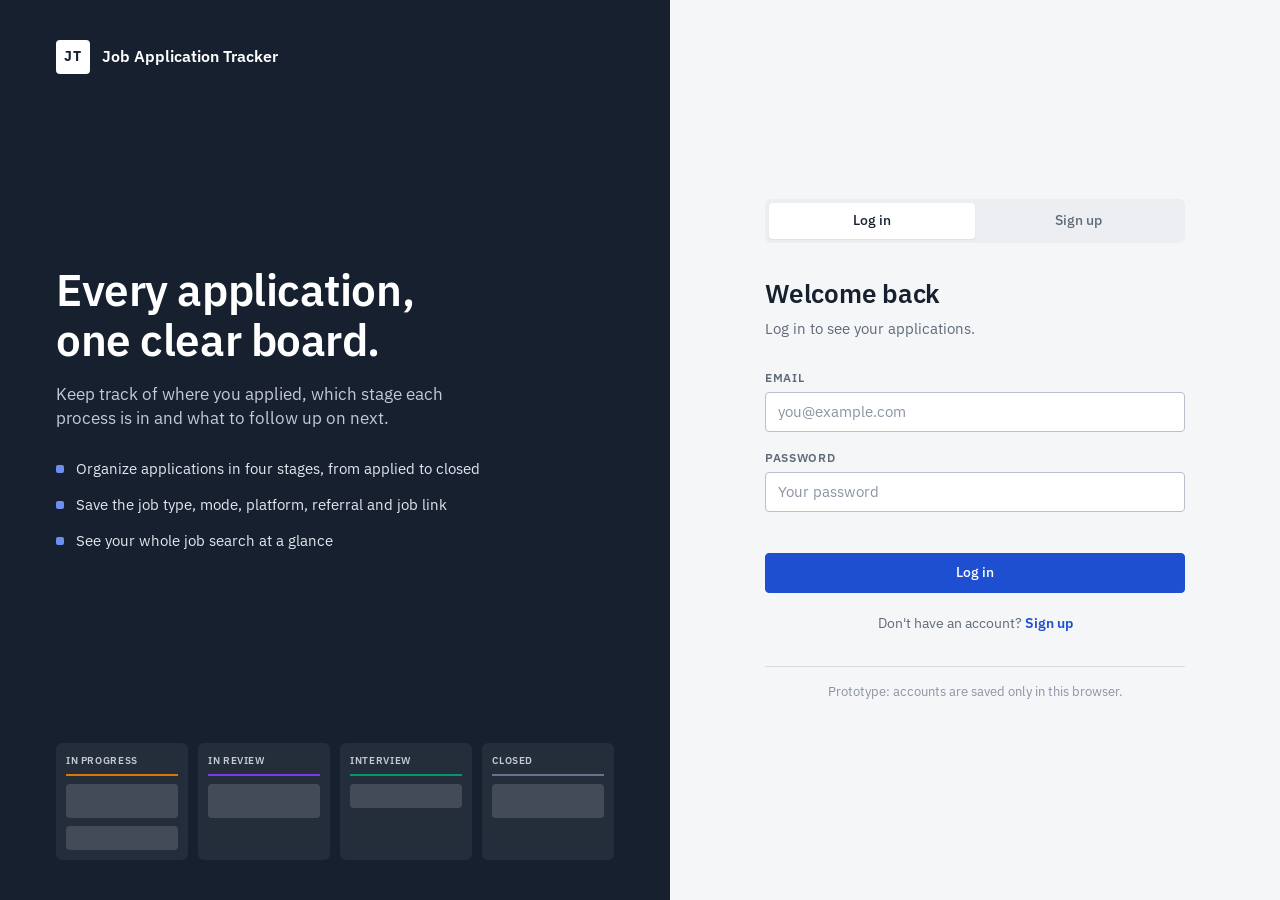
==== dashboard.html @ 7d0f80cf "Add start screen with log in / sign up and job link field - New start screen (index.html) with Log i" ====
<!DOCTYPE html>
<html lang="en">
<head>
  <meta charset="UTF-8">
  <meta name="viewport" content="width=device-width, initial-scale=1.0">
  <title>Dashboard · Job Application Tracker</title>
  <link rel="preconnect" href="https://fonts.googleapis.com">
  <link rel="preconnect" href="https://fonts.gstatic.com" crossorigin>
  <link href="https://fonts.googleapis.com/css2?family=IBM+Plex+Sans:wght@400;500;600;700&display=swap" rel="stylesheet">
  <link rel="stylesheet" href="styles.css">
</head>
<body>
  <header class="topbar">
    <div class="brand">
      <span class="logo">JT</span>
      <h1>Job Application Tracker</h1>
    </div>
    <div class="topbar-actions">
      <button id="new-app-btn" class="btn btn-primary">+ New Application</button>
      <div class="user-menu">
        <span id="user-avatar" class="avatar" aria-hidden="true"></span>
        <span id="user-name" class="user-name"></span>
        <button id="logout-btn" class="btn btn-ghost">Log out</button>
      </div>
    </div>
  </header>

  <main class="board">
    <section class="column" data-status="in-progress">
      <div class="column-header">
        <span class="dot dot-progress"></span>
        <h2>In Progress</h2>
        <span class="count">0</span>
      </div>
      <div class="card-list"></div>
    </section>

    <section class="column" data-status="in-review">
      <div class="column-header">
        <span class="dot dot-review"></span>
        <h2>In Review</h2>
        <span class="count">0</span>
      </div>
      <div class="card-list"></div>
    </section>

    <section class="column" data-status="interview">
      <div class="column-header">
        <span class="dot dot-interview"></span>
        <h2>Interview</h2>
        <span class="count">0</span>
      </div>
      <div class="card-list"></div>
    </section>

    <section class="column" data-status="closed">
      <div class="column-header">
        <span class="dot dot-closed"></span>
        <h2>Closed</h2>
        <span class="count">0</span>
      </div>
      <div class="card-list"></div>
    </section>
  </main>

  <!-- New application modal -->
  <dialog id="app-dialog">
    <form id="app-form" method="dialog">
      <h3>New Application</h3>

      <label>Job position
        <input name="position" required placeholder="e.g. Frontend Developer">
      </label>
      <label>Company
        <input name="company" required placeholder="e.g. Acme Corp">
      </label>
      <label><span>Job link <span class="optional">(optional)</span></span>
        <input name="link" type="url" placeholder="https://www.linkedin.com/jobs/view/...">
      </label>
      <div class="row">
        <label>Job type
          <select name="jobType" required>
            <option value="" selected>-</option>
            <option value="Full-time">Full-time</option>
            <option value="Part-time">Part-time</option>
            <option value="Internship">Internship</option>
          </select>
        </label>
        <label>Job mode
          <select name="jobMode" required>
            <option value="" selected>-</option>
            <option value="Hybrid">Hybrid</option>
            <option value="Remote">Remote</option>
            <option value="On-site">On-site</option>
          </select>
        </label>
      </div>
      <div class="row">
        <label>Application date
          <input name="date" type="date" required>
        </label>
        <label>Referral
          <select name="referral" required>
            <option value="" selected>-</option>
            <option value="no">No</option>
            <option value="yes">Yes</option>
          </select>
        </label>
      </div>
      <div class="row">
        <label>Applied via
          <span class="select-icon">
            <span id="source-preview" class="source-icon"></span>
            <select name="source" required>
            <option value="" selected>-</option>
            <option value="LinkedIn">LinkedIn</option>
            <option value="Indeed">Indeed</option>
            <option value="Handshake">Handshake</option>
            <option value="Glassdoor">Glassdoor</option>
            <option value="Company website">Company website</option>
            <option value="Email">Email</option>
            <option value="Career fair">Career fair</option>
            <option value="Other">Other</option>
            </select>
          </span>
        </label>
        <label>Status
          <select name="status" required>
            <option value="" selected>-</option>
            <option value="in-progress">In Progress</option>
            <option value="in-review">In Review</option>
            <option value="interview">Interview</option>
            <option value="closed">Closed</option>
          </select>
        </label>
      </div>
      <div class="actions">
        <button type="button" id="cancel-btn" class="btn">Cancel</button>
        <button type="submit" class="btn btn-primary">Save</button>
      </div>
    </form>
  </dialog>

  <!-- Application details modal -->
  <dialog id="details-dialog">
    <form id="details-form" method="dialog">
      <h3 id="details-position"></h3>
      <p id="details-company" class="details-company"></p>

      <dl class="details-list">
        <dt>Job type</dt><dd id="details-jobType"></dd>
        <dt>Job mode</dt><dd id="details-jobMode"></dd>
        <dt>Application date</dt><dd id="details-date"></dd>
        <dt>Referral</dt><dd id="details-referral"></dd>
        <dt>Applied via</dt><dd id="details-source"></dd>
        <dt>Job link</dt><dd id="details-link"></dd>
      </dl>

      <label>Status
        <select name="status" required>
          <option value="in-progress">In Progress</option>
          <option value="in-review">In Review</option>
          <option value="interview">Interview</option>
          <option value="closed">Closed</option>
        </select>
      </label>

      <div class="actions">
        <button type="button" id="delete-btn" class="btn btn-danger">Delete</button>
        <span class="spacer"></span>
        <button type="button" id="details-close-btn" class="btn">Close</button>
        <button type="submit" class="btn btn-primary">Save</button>
      </div>
    </form>
  </dialog>

  <script src="auth.js"></script>
  <script src="app.js"></script>
</body>
</html>
---- styles.css ----
:root {
  --bg: #f5f6f8;
  --surface: #ffffff;
  --column: #eceef2;
  --text: #16202e;
  --muted: #5f6b7a;
  --subtle: #8a94a3;
  --border: #d8dce3;
  --border-strong: #b9c0cb;
  --primary: #1f4fd1;
  --primary-hover: #183fa8;
  --primary-soft: #e8eefc;
  --progress: #d97706;
  --review: #7c3aed;
  --interview: #059669;
  --closed: #64748b;
  --danger: #c62828;
  --radius: 6px;
  --radius-sm: 4px;
  --field-height: 40px;
  --shadow-sm: 0 1px 2px rgb(16 24 40 / 0.06);
  --shadow-md: 0 6px 16px rgb(16 24 40 / 0.10);
  --font: "IBM Plex Sans", "Segoe UI", Roboto, Helvetica, Arial, sans-serif;
}

* { box-sizing: border-box; }
[hidden] { display: none !important; }

body {
  margin: 0;
  font-family: var(--font);
  font-size: 15px;
  line-height: 1.45;
  background: var(--bg);
  color: var(--text);
  -webkit-font-smoothing: antialiased;
}

h1, h2, h3 { letter-spacing: -0.01em; }

/* ---------- Top bar ---------- */
.topbar {
  display: flex;
  align-items: center;
  justify-content: space-between;
  gap: 16px;
  padding: 14px 24px;
  background: var(--surface);
  border-bottom: 1px solid var(--border);
}
.brand { display: flex; align-items: center; gap: 12px; }
.brand h1 { font-size: 1.2rem; font-weight: 600; margin: 0; }
.logo {
  display: grid; place-items: center;
  width: 34px; height: 34px;
  border-radius: var(--radius-sm);
  background: var(--text); color: #fff;
  font-weight: 700; font-size: 0.85rem; letter-spacing: 0.04em;
}

.topbar-actions { display: flex; align-items: center; gap: 20px; }
.user-menu {
  display: flex; align-items: center; gap: 10px;
  padding-left: 20px; border-left: 1px solid var(--border);
}
.avatar {
  display: grid; place-items: center;
  width: 32px; height: 32px; border-radius: 50%;
  background: var(--primary-soft); color: var(--primary);
  font-size: 0.78rem; font-weight: 600;
}
.user-name { font-size: 0.9rem; font-weight: 500; }

/* ---------- Buttons ---------- */
.btn {
  display: inline-flex; align-items: center; justify-content: center;
  height: var(--field-height);
  padding: 0 18px;
  border: 1px solid var(--border-strong);
  border-radius: var(--radius-sm);
  background: var(--surface);
  color: var(--text);
  font: inherit; font-size: 0.9rem; font-weight: 500;
  cursor: pointer;
  transition: background 0.15s, border-color 0.15s;
}
.btn:hover { background: var(--bg); }
.btn-primary { background: var(--primary); border-color: var(--primary); color: #fff; }
.btn-primary:hover { background: var(--primary-hover); border-color: var(--primary-hover); }
.btn-ghost { border-color: transparent; color: var(--muted); padding: 0 10px; }
.btn-ghost:hover { color: var(--text); }
.btn-block { width: 100%; }
.btn-danger { color: var(--danger); border-color: #efc4c4; }
.btn-danger:hover { background: #fdf2f2; }

/* ---------- Board ---------- */
.board {
  display: grid;
  grid-template-columns: repeat(4, minmax(250px, 1fr));
  gap: 20px;
  padding: 24px;
  overflow-x: auto;
}
.column {
  background: var(--column);
  border-radius: var(--radius);
  padding: 14px;
  min-height: 70vh;
  display: flex; flex-direction: column;
}

.column-header {
  display: flex; align-items: center; gap: 10px;
  padding: 2px 2px 14px;
  margin-bottom: 14px;
  border-bottom: 2px solid var(--border);
}
.column[data-status="in-progress"] .column-header { border-bottom-color: var(--progress); }
.column[data-status="in-review"]   .column-header { border-bottom-color: var(--review); }
.column[data-status="interview"]   .column-header { border-bottom-color: var(--interview); }
.column[data-status="closed"]      .column-header { border-bottom-color: var(--closed); }
.column-header h2 {
  flex: 1; margin: 0;
  font-size: 0.8rem; font-weight: 600;
  text-transform: uppercase; letter-spacing: 0.08em;
}
.count {
  min-width: 26px; text-align: center;
  background: var(--surface);
  border-radius: var(--radius-sm);
  padding: 1px 8px;
  font-size: 0.8rem; color: var(--muted); font-weight: 600;
}
.dot { width: 8px; height: 8px; border-radius: 2px; }
.dot-progress  { background: var(--progress); }
.dot-review    { background: var(--review); }
.dot-interview { background: var(--interview); }
.dot-closed    { background: var(--closed); }

.card-list { display: flex; flex-direction: column; gap: 12px; flex: 1; }
.empty { color: var(--subtle); font-size: 0.85rem; text-align: center; padding: 20px 0; margin: 0; }

/* ---------- Cards ---------- */
.card {
  position: relative;
  display: flex; flex-direction: column;
  background: var(--surface);
  border: 1px solid var(--border);
  border-left: 4px solid var(--accent, var(--border));
  border-radius: var(--radius);
  padding: 14px 16px;
  cursor: pointer;
  box-shadow: var(--shadow-sm);
  transition: box-shadow 0.15s, transform 0.15s;
}
.card.status-in-progress { --accent: var(--progress); }
.card.status-in-review   { --accent: var(--review); }
.card.status-interview   { --accent: var(--interview); }
.card.status-closed      { --accent: var(--closed); }
.card:hover { box-shadow: var(--shadow-md); transform: translateY(-1px); }
.card:focus-visible { outline: 2px solid var(--primary); outline-offset: 2px; }

.card h3 { font-size: 1.1rem; font-weight: 600; line-height: 1.3; margin: 0; }
.card .company { color: var(--muted); font-size: 0.9rem; margin: 2px 0 0; }
.card .tags { display: flex; flex-wrap: wrap; gap: 6px; margin-top: 12px; }
.tag {
  display: inline-flex; align-items: center; gap: 5px;
  height: 24px; padding: 0 8px;
  background: var(--bg); border: 1px solid var(--border);
  border-radius: var(--radius-sm);
  font-size: 0.75rem; font-weight: 500; color: var(--muted);
  white-space: nowrap;
}
.tag-referral { background: #ecfdf5; border-color: #b7e4cf; color: #047857; }
.card .meta {
  margin-top: 12px; padding-top: 10px;
  border-top: 1px solid #edf0f3;
  font-size: 0.78rem; color: var(--subtle);
}

/* ---------- "Applied via" icons ---------- */
.source-icon { display: inline-flex; width: 16px; height: 16px; flex-shrink: 0; color: var(--muted); text-transform: none; letter-spacing: normal; }
.source-icon svg { width: 100%; height: 100%; }
.tag .source-icon { width: 14px; height: 14px; }

/* ---------- Modals ---------- */
dialog {
  border: 1px solid var(--border);
  border-radius: var(--radius);
  padding: 28px;
  width: min(480px, calc(100vw - 32px));
  color: var(--text);
  box-shadow: 0 20px 48px rgb(16 24 40 / 0.22);
}
dialog::backdrop { background: rgb(16 24 40 / 0.45); }
dialog h3 { margin: 0 0 20px; font-size: 1.3rem; font-weight: 600; }

/* Form fields */
form label {
  display: flex; flex-direction: column; gap: 6px;
  margin-bottom: 16px;
  font-size: 0.78rem; font-weight: 600;
  color: var(--muted);
  text-transform: uppercase; letter-spacing: 0.05em;
}
form input, form select, form textarea {
  width: 100%;
  height: var(--field-height);
  padding: 0 12px;
  border: 1px solid var(--border-strong);
  border-radius: var(--radius-sm);
  background: var(--surface);
  color: var(--text);
  font: inherit; font-size: 0.92rem; font-weight: 400;
  text-transform: none; letter-spacing: normal;
  transition: border-color 0.15s, box-shadow 0.15s;
}
form input:focus, form select:focus, form textarea:focus {
  outline: none;
  border-color: var(--primary);
  box-shadow: 0 0 0 3px var(--primary-soft);
}
form input::placeholder { color: var(--subtle); }
.optional { text-transform: none; letter-spacing: normal; font-weight: 400; color: var(--subtle); }

/* Custom dropdown arrow (the native one gets cut off) */
form select {
  appearance: none;
  -webkit-appearance: none;
  padding-right: 38px;
  background-image: url("data:image/svg+xml,%3Csvg xmlns='http://www.w3.org/2000/svg' viewBox='0 0 24 24' fill='none' stroke='%235f6b7a' stroke-width='2' stroke-linecap='round' stroke-linejoin='round'%3E%3Cpath d='m6 9 6 6 6-6'/%3E%3C/svg%3E");
  background-repeat: no-repeat;
  background-position: right 12px center;
  background-size: 16px;
  cursor: pointer;
}

/* Dropdown with the "Applied via" icon inside */
.select-icon { position: relative; display: flex; align-items: center; }
.select-icon .source-icon { position: absolute; left: 12px; pointer-events: none; }
.select-icon .source-icon:not(:empty) ~ select { padding-left: 38px; }

form .row { display: grid; grid-template-columns: 1fr 1fr; gap: 16px; }
form .actions {
  display: flex; justify-content: flex-end; align-items: center; gap: 10px;
  margin-top: 8px; padding-top: 20px;
  border-top: 1px solid var(--border);
}
form .actions .spacer { flex: 1; }

/* Details modal */
#details-dialog h3 { font-size: 1.6rem; line-height: 1.2; margin-bottom: 4px; }
.details-company { color: var(--muted); font-size: 1rem; margin: 0 0 20px; }
.details-list {
  display: grid; grid-template-columns: 180px 1fr;
  margin: 0 0 20px;
  border: 1px solid var(--border);
  border-radius: var(--radius);
  font-size: 0.92rem;
}
.details-list dt, .details-list dd {
  display: flex; align-items: center;
  min-height: 42px; padding: 0 14px;
  border-bottom: 1px solid var(--border);
}
.details-list dt:last-of-type, .details-list dd:last-of-type { border-bottom: none; }
.details-list dt {
  background: var(--bg);
  color: var(--muted); font-size: 0.78rem; font-weight: 600;
  text-transform: uppercase; letter-spacing: 0.05em;
  white-space: nowrap;
}
.details-list dd { margin: 0; gap: 8px; min-width: 0; }
.job-link { color: var(--primary); font-weight: 500; text-decoration: none; }
.job-link:hover { text-decoration: underline; }
.muted { color: var(--subtle); }

/* ---------- Start screen (log in / sign up) ---------- */
.auth-page {
  display: grid;
  grid-template-columns: minmax(0, 1.1fr) minmax(0, 1fr);
  min-height: 100vh;
}
.auth-hero {
  display: flex; flex-direction: column; justify-content: space-between; gap: 40px;
  padding: 40px 56px;
  background: var(--text); color: #fff;
}
.auth-hero .brand { gap: 12px; }
.logo-light { background: #fff; color: var(--text); }
.brand-name { font-weight: 600; font-size: 1rem; }
.hero-copy h1 { font-size: clamp(2rem, 3.4vw, 2.8rem); line-height: 1.15; font-weight: 600; margin: 0 0 16px; }
.hero-copy p { color: #c3cad5; font-size: 1.05rem; max-width: 440px; margin: 0 0 28px; }
.hero-points { list-style: none; padding: 0; margin: 0; display: grid; gap: 14px; }
.hero-points li { display: flex; align-items: center; gap: 12px; color: #e3e7ee; }
.point-mark { width: 8px; height: 8px; border-radius: 2px; background: #6d8ff0; flex-shrink: 0; }

.hero-preview { display: grid; grid-template-columns: repeat(4, 1fr); gap: 10px; }
.preview-col {
  display: flex; flex-direction: column; gap: 8px;
  padding: 10px; border-radius: var(--radius);
  background: rgb(255 255 255 / 0.06);
}
.preview-head {
  font-size: 0.65rem; font-weight: 600; text-transform: uppercase; letter-spacing: 0.06em;
  color: #c3cad5; padding-bottom: 6px; border-bottom: 2px solid var(--c);
  white-space: nowrap; overflow: hidden; text-overflow: ellipsis;
}
.preview-card { height: 34px; border-radius: var(--radius-sm); background: rgb(255 255 255 / 0.14); }
.preview-card.short { height: 24px; }

.auth-main { display: grid; place-items: center; padding: 40px 24px; }
.auth-card { width: min(420px, 100%); }
.auth-tabs {
  display: grid; grid-template-columns: 1fr 1fr;
  padding: 4px; margin-bottom: 32px;
  background: var(--column); border-radius: var(--radius);
}
.auth-tab {
  height: 36px; border: none; border-radius: var(--radius-sm);
  background: transparent; color: var(--muted);
  font: inherit; font-size: 0.9rem; font-weight: 500; cursor: pointer;
}
.auth-tab.active { background: var(--surface); color: var(--text); box-shadow: var(--shadow-sm); }
.auth-form h2 { font-size: 1.6rem; font-weight: 600; margin: 0 0 6px; }
.auth-subtitle { color: var(--muted); margin: 0 0 28px; }
.form-error { min-height: 1.2em; margin: -4px 0 12px; color: var(--danger); font-size: 0.88rem; }
.auth-switch { text-align: center; color: var(--muted); font-size: 0.9rem; margin: 20px 0 0; }
.link-btn {
  border: none; background: none; padding: 0;
  color: var(--primary); font: inherit; font-weight: 600; cursor: pointer;
}
.link-btn:hover { text-decoration: underline; }
.auth-note {
  margin: 32px 0 0; padding-top: 16px; border-top: 1px solid var(--border);
  text-align: center; font-size: 0.8rem; color: var(--subtle);
}

/* ---------- Phone ---------- */
@media (max-width: 700px) {
  .topbar { padding: 12px 16px; }
  .brand h1 { font-size: 1rem; }
  .btn { padding: 0 14px; }
  .board { grid-template-columns: 1fr; padding: 16px; }
  .column { min-height: auto; }
  dialog { padding: 20px; }
  form .row { grid-template-columns: 1fr; gap: 0; }
  .details-list { grid-template-columns: 1fr; }
  .details-list dt { min-height: 30px; border-bottom: none; }
  .user-name, .user-menu .avatar { display: none; }
  .user-menu { padding-left: 0; border-left: none; }
  .topbar-actions { gap: 8px; }
  .auth-page { grid-template-columns: 1fr; }
  .auth-hero { padding: 28px 16px; gap: 24px; }
  .hero-points, .hero-preview { display: none; }
  .auth-main { padding: 32px 16px; place-items: start center; }
}
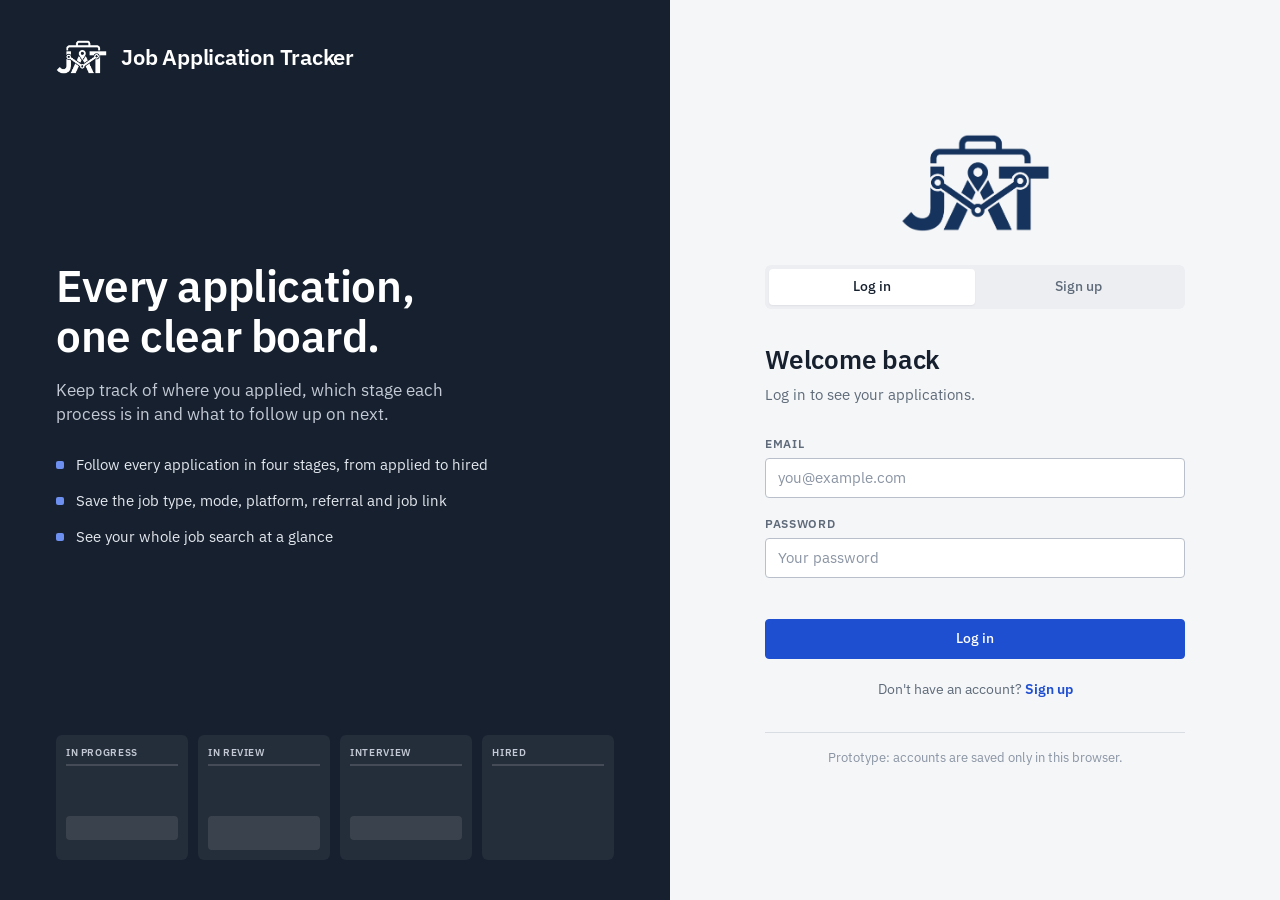
==== commit 102c9c35: "Rename Closed to Hired and add stage progression animations - Last stage is now Hired (green); Inter" ====
--- a/dashboard.html
+++ b/dashboard.html
@@ -26,7 +26,7 @@
   </header>
 
   <main class="board">
-    <section class="column" data-status="in-progress">
+    <section class="column" data-status="in-progress" style="--i: 0">
       <div class="column-header">
         <span class="dot dot-progress"></span>
         <h2>In Progress</h2>
@@ -35,7 +35,7 @@
       <div class="card-list"></div>
     </section>
 
-    <section class="column" data-status="in-review">
+    <section class="column" data-status="in-review" style="--i: 1">
       <div class="column-header">
         <span class="dot dot-review"></span>
         <h2>In Review</h2>
@@ -44,7 +44,7 @@
       <div class="card-list"></div>
     </section>
 
-    <section class="column" data-status="interview">
+    <section class="column" data-status="interview" style="--i: 2">
       <div class="column-header">
         <span class="dot dot-interview"></span>
         <h2>Interview</h2>
@@ -53,10 +53,10 @@
       <div class="card-list"></div>
     </section>
 
-    <section class="column" data-status="closed">
+    <section class="column" data-status="hired" style="--i: 3">
       <div class="column-header">
-        <span class="dot dot-closed"></span>
-        <h2>Closed</h2>
+        <span class="dot dot-hired"></span>
+        <h2>Hired</h2>
         <span class="count">0</span>
       </div>
       <div class="card-list"></div>
@@ -130,7 +130,7 @@
             <option value="in-progress">In Progress</option>
             <option value="in-review">In Review</option>
             <option value="interview">Interview</option>
-            <option value="closed">Closed</option>
+            <option value="hired">Hired</option>
           </select>
         </label>
       </div>
@@ -161,7 +161,7 @@
           <option value="in-progress">In Progress</option>
           <option value="in-review">In Review</option>
           <option value="interview">Interview</option>
-          <option value="closed">Closed</option>
+          <option value="hired">Hired</option>
         </select>
       </label>
 
--- a/styles.css
+++ b/styles.css
@@ -12,8 +12,8 @@
   --primary-soft: #e8eefc;
   --progress: #d97706;
   --review: #7c3aed;
-  --interview: #059669;
-  --closed: #64748b;
+  --interview: #0e7490;
+  --hired: #15803d;
   --danger: #c62828;
   --radius: 6px;
   --radius-sm: 4px;
@@ -110,15 +110,38 @@
 }
 
 .column-header {
+  position: relative;
   display: flex; align-items: center; gap: 10px;
   padding: 2px 2px 14px;
   margin-bottom: 14px;
   border-bottom: 2px solid var(--border);
 }
-.column[data-status="in-progress"] .column-header { border-bottom-color: var(--progress); }
-.column[data-status="in-review"]   .column-header { border-bottom-color: var(--review); }
-.column[data-status="interview"]   .column-header { border-bottom-color: var(--interview); }
-.column[data-status="closed"]      .column-header { border-bottom-color: var(--closed); }
+
+/* Progression on load: each column fades in after the previous one,
+   and its colored line grows from left to right */
+.column { animation: column-in 0.5s ease-out both; animation-delay: calc(var(--i, 0) * 0.15s); }
+.column-header::after {
+  content: ""; position: absolute; left: 0; right: 0; bottom: -2px; height: 2px;
+  background: var(--stage, var(--border));
+  transform-origin: left;
+  animation: line-grow 0.6s ease-out both;
+  animation-delay: calc(var(--i, 0) * 0.15s + 0.25s);
+}
+.column[data-status="in-progress"] { --stage: var(--progress); }
+.column[data-status="in-review"]   { --stage: var(--review); }
+.column[data-status="interview"]   { --stage: var(--interview); }
+.column[data-status="hired"]       { --stage: var(--hired); }
+.card.enter { animation: card-in 0.35s ease-out both; animation-delay: calc(var(--i, 0) * 0.15s + 0.3s); }
+.card.just-moved { animation: card-moved 0.9s ease-out; }
+
+@keyframes column-in { from { opacity: 0; transform: translateY(12px); } to { opacity: 1; transform: none; } }
+@keyframes line-grow { from { transform: scaleX(0); } to { transform: scaleX(1); } }
+@keyframes card-in   { from { opacity: 0; transform: translateY(8px); } to { opacity: 1; transform: none; } }
+@keyframes card-moved {
+  0%   { box-shadow: 0 0 0 0 var(--accent); transform: scale(0.97); }
+  40%  { box-shadow: 0 0 0 6px color-mix(in srgb, var(--accent) 25%, transparent); transform: scale(1.02); }
+  100% { box-shadow: var(--shadow-sm); transform: none; }
+}
 .column-header h2 {
   flex: 1; margin: 0;
   font-size: 0.8rem; font-weight: 600;
@@ -135,7 +158,7 @@
 .dot-progress  { background: var(--progress); }
 .dot-review    { background: var(--review); }
 .dot-interview { background: var(--interview); }
-.dot-closed    { background: var(--closed); }
+.dot-hired     { background: var(--hired); }
 
 .card-list { display: flex; flex-direction: column; gap: 12px; flex: 1; }
 .empty { color: var(--subtle); font-size: 0.85rem; text-align: center; padding: 20px 0; margin: 0; }
@@ -156,7 +179,7 @@
 .card.status-in-progress { --accent: var(--progress); }
 .card.status-in-review   { --accent: var(--review); }
 .card.status-interview   { --accent: var(--interview); }
-.card.status-closed      { --accent: var(--closed); }
+.card.status-hired       { --accent: var(--hired); }
 .card:hover { box-shadow: var(--shadow-md); transform: translateY(-1px); }
 .card:focus-visible { outline: 2px solid var(--primary); outline-offset: 2px; }
 
@@ -286,9 +309,10 @@
   padding: 40px 56px;
   background: var(--text); color: #fff;
 }
-.auth-hero .brand { gap: 12px; }
-.logo-light { background: #fff; color: var(--text); }
-.brand-name { font-weight: 600; font-size: 1rem; }
+.auth-hero .brand { gap: 14px; }
+.brand-logo { display: block; height: 34px; width: auto; }
+.auth-logo { display: block; height: 100px; width: auto; margin: 0 auto 32px; }
+.brand-name { font-weight: 600; font-size: 1.4rem; letter-spacing: -0.01em; line-height: 1; }
 .hero-copy h1 { font-size: clamp(2rem, 3.4vw, 2.8rem); line-height: 1.15; font-weight: 600; margin: 0 0 16px; }
 .hero-copy p { color: #c3cad5; font-size: 1.05rem; max-width: 440px; margin: 0 0 28px; }
 .hero-points { list-style: none; padding: 0; margin: 0; display: grid; gap: 14px; }
@@ -302,12 +326,66 @@
   background: rgb(255 255 255 / 0.06);
 }
 .preview-head {
+  position: relative;
   font-size: 0.65rem; font-weight: 600; text-transform: uppercase; letter-spacing: 0.06em;
-  color: #c3cad5; padding-bottom: 6px; border-bottom: 2px solid var(--c);
+  color: #c3cad5; padding-bottom: 6px;
   white-space: nowrap; overflow: hidden; text-overflow: ellipsis;
 }
-.preview-card { height: 34px; border-radius: var(--radius-sm); background: rgb(255 255 255 / 0.14); }
+/* Faint line under each stage, filled with color as the card arrives */
+.preview-head::before, .preview-head::after {
+  content: ""; position: absolute; left: 0; bottom: 0; height: 2px; width: 100%;
+}
+.preview-head::before { background: rgb(255 255 255 / 0.15); }
+.preview-head::after {
+  background: var(--c);
+  transform-origin: left; transform: scaleX(0);
+  animation: stage-fill 8s infinite;
+  animation-delay: calc(var(--i) * 1.6s);
+}
+.preview-card { height: 34px; border-radius: var(--radius-sm); background: rgb(255 255 255 / 0.10); }
 .preview-card.short { height: 24px; }
+
+/* The highlighted card that moves from stage to stage */
+.preview-card.traveler {
+  display: grid; place-items: center;
+  background: #fff;
+  border-left: 3px solid var(--c);
+  opacity: 0;
+  animation: travel 8s infinite;
+  animation-delay: calc(var(--i) * 1.6s);
+}
+.preview-card.hired-card { animation-name: travel-last; }
+.check {
+  color: var(--hired); font-weight: 700; font-size: 0.9rem;
+  opacity: 0; animation: check-pop 8s infinite; animation-delay: 4.8s;
+}
+
+@keyframes travel {            /* visible for ~1.6s, then slides to the next stage */
+  0%   { opacity: 0; transform: translateX(-14px); }
+  4%   { opacity: 1; transform: translateX(0); }
+  17%  { opacity: 1; transform: translateX(0); }
+  21%  { opacity: 0; transform: translateX(14px); }
+  100% { opacity: 0; transform: translateX(14px); }
+}
+@keyframes travel-last {       /* arrives at Hired and stays until the loop restarts */
+  0%   { opacity: 0; transform: translateX(-14px); }
+  4%   { opacity: 1; transform: translateX(0); }
+  36%  { opacity: 1; transform: translateX(0); }
+  40%  { opacity: 0; }
+  100% { opacity: 0; }
+}
+@keyframes check-pop {
+  0%, 3% { opacity: 0; transform: scale(0.4); }
+  8%     { opacity: 1; transform: scale(1.2); }
+  12%, 36% { opacity: 1; transform: scale(1); }
+  40%, 100% { opacity: 0; }
+}
+@keyframes stage-fill {
+  0%   { transform: scaleX(0); }
+  6%   { transform: scaleX(1); }
+  92%  { transform: scaleX(1); opacity: 1; }
+  100% { transform: scaleX(1); opacity: 0; }
+}
 
 .auth-main { display: grid; place-items: center; padding: 40px 24px; }
 .auth-card { width: min(420px, 100%); }
@@ -334,6 +412,14 @@
 .auth-note {
   margin: 32px 0 0; padding-top: 16px; border-top: 1px solid var(--border);
   text-align: center; font-size: 0.8rem; color: var(--subtle);
+}
+
+/* Respect users who prefer less motion */
+@media (prefers-reduced-motion: reduce) {
+  *, *::before, *::after { animation: none !important; transition: none !important; }
+  .preview-card.traveler { opacity: 0; }
+  .preview-col:last-child .traveler, .preview-col:last-child .check { opacity: 1; }
+  .preview-head::after { transform: scaleX(1); }
 }
 
 /* ---------- Phone ---------- */
@@ -354,4 +440,5 @@
   .auth-hero { padding: 28px 16px; gap: 24px; }
   .hero-points, .hero-preview { display: none; }
   .auth-main { padding: 32px 16px; place-items: start center; }
-}
+  .auth-logo { height: 72px; margin-bottom: 24px; }
+}
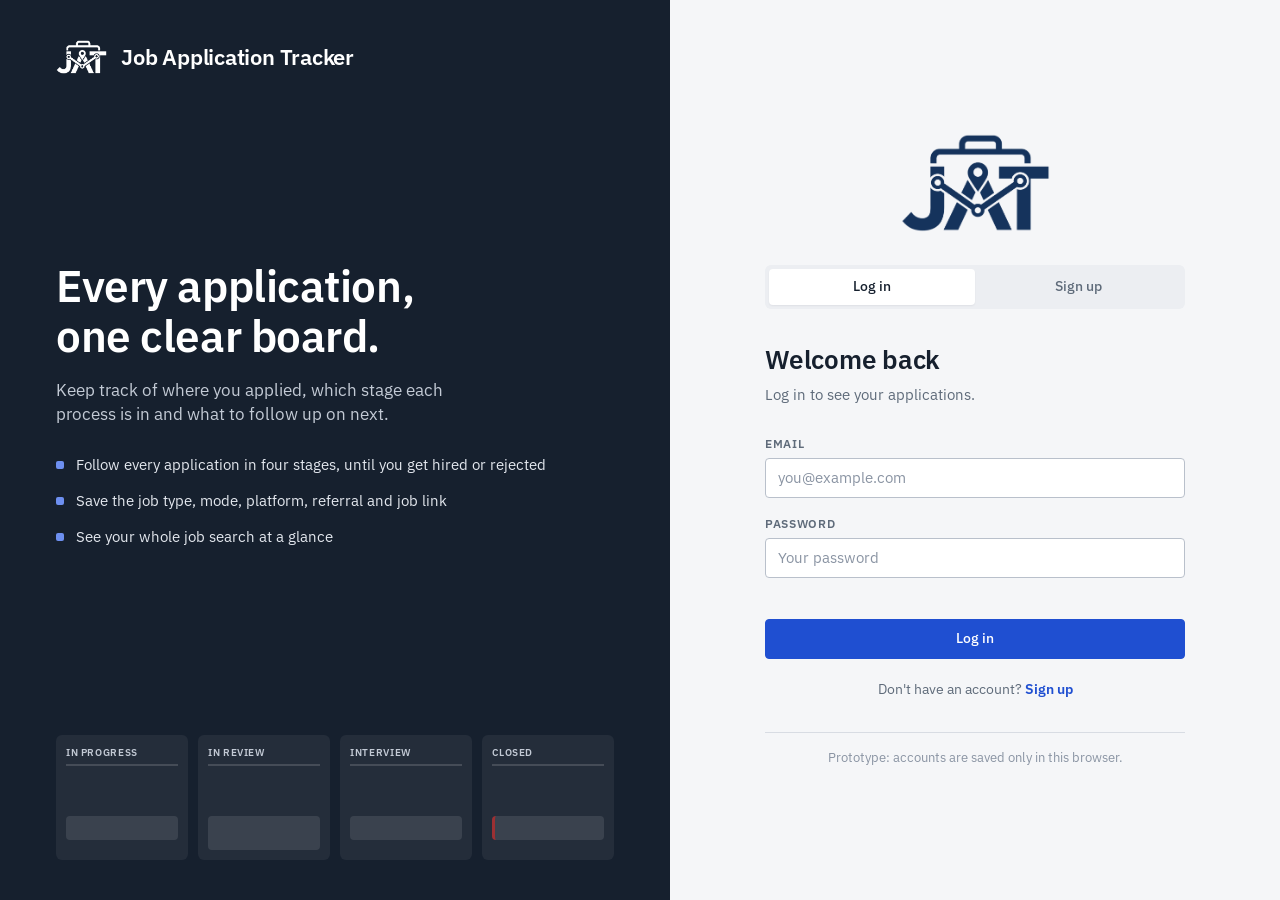
==== commit 14cc352d: "Closed column with Hired and Rejected outcomes - Fourth column is Closed again and holds both final " ====
--- a/dashboard.html
+++ b/dashboard.html
@@ -53,10 +53,10 @@
       <div class="card-list"></div>
     </section>
 
-    <section class="column" data-status="hired" style="--i: 3">
+    <section class="column" data-status="closed" style="--i: 3">
       <div class="column-header">
-        <span class="dot dot-hired"></span>
-        <h2>Hired</h2>
+        <span class="dot dot-closed"></span>
+        <h2>Closed</h2>
         <span class="count">0</span>
       </div>
       <div class="card-list"></div>
@@ -130,7 +130,10 @@
             <option value="in-progress">In Progress</option>
             <option value="in-review">In Review</option>
             <option value="interview">Interview</option>
-            <option value="hired">Hired</option>
+            <optgroup label="Closed">
+              <option value="hired">Hired</option>
+              <option value="rejected">Rejected</option>
+            </optgroup>
           </select>
         </label>
       </div>
@@ -161,7 +164,10 @@
           <option value="in-progress">In Progress</option>
           <option value="in-review">In Review</option>
           <option value="interview">Interview</option>
-          <option value="hired">Hired</option>
+          <optgroup label="Closed">
+              <option value="hired">Hired</option>
+              <option value="rejected">Rejected</option>
+            </optgroup>
         </select>
       </label>
 
--- a/styles.css
+++ b/styles.css
@@ -13,7 +13,9 @@
   --progress: #d97706;
   --review: #7c3aed;
   --interview: #0e7490;
+  --closed: #475569;
   --hired: #15803d;
+  --rejected: #c62828;
   --danger: #c62828;
   --radius: 6px;
   --radius-sm: 4px;
@@ -130,7 +132,7 @@
 .column[data-status="in-progress"] { --stage: var(--progress); }
 .column[data-status="in-review"]   { --stage: var(--review); }
 .column[data-status="interview"]   { --stage: var(--interview); }
-.column[data-status="hired"]       { --stage: var(--hired); }
+.column[data-status="closed"]      { --stage: var(--closed); }
 .card.enter { animation: card-in 0.35s ease-out both; animation-delay: calc(var(--i, 0) * 0.15s + 0.3s); }
 .card.just-moved { animation: card-moved 0.9s ease-out; }
 
@@ -158,7 +160,7 @@
 .dot-progress  { background: var(--progress); }
 .dot-review    { background: var(--review); }
 .dot-interview { background: var(--interview); }
-.dot-hired     { background: var(--hired); }
+.dot-closed    { background: var(--closed); }
 
 .card-list { display: flex; flex-direction: column; gap: 12px; flex: 1; }
 .empty { color: var(--subtle); font-size: 0.85rem; text-align: center; padding: 20px 0; margin: 0; }
@@ -180,6 +182,18 @@
 .card.status-in-review   { --accent: var(--review); }
 .card.status-interview   { --accent: var(--interview); }
 .card.status-hired       { --accent: var(--hired); }
+.card.status-rejected    { --accent: var(--rejected); }
+
+/* Outcome badge for closed applications */
+.outcome {
+  align-self: flex-start;
+  display: inline-flex; align-items: center;
+  height: 22px; padding: 0 8px; margin-bottom: 8px;
+  border-radius: var(--radius-sm);
+  font-size: 0.72rem; font-weight: 600; letter-spacing: 0.04em; text-transform: uppercase;
+}
+.outcome-hired    { background: #e8f5ec; color: var(--hired); }
+.outcome-rejected { background: #fdecec; color: var(--rejected); }
 .card:hover { box-shadow: var(--shadow-md); transform: translateY(-1px); }
 .card:focus-visible { outline: 2px solid var(--primary); outline-offset: 2px; }
 
@@ -354,9 +368,10 @@
   animation: travel 8s infinite;
   animation-delay: calc(var(--i) * 1.6s);
 }
-.preview-card.hired-card { animation-name: travel-last; }
+.preview-card.hired-card { animation-name: travel-last; border-left-color: var(--hired); }
+.preview-card.rejected-ghost { border-left: 3px solid rgb(198 40 40 / 0.7); }
 .check {
-  color: var(--hired); font-weight: 700; font-size: 0.9rem;
+  color: var(--hired); font-weight: 700; font-size: 0.7rem; letter-spacing: 0.04em; text-transform: uppercase;
   opacity: 0; animation: check-pop 8s infinite; animation-delay: 4.8s;
 }
 
